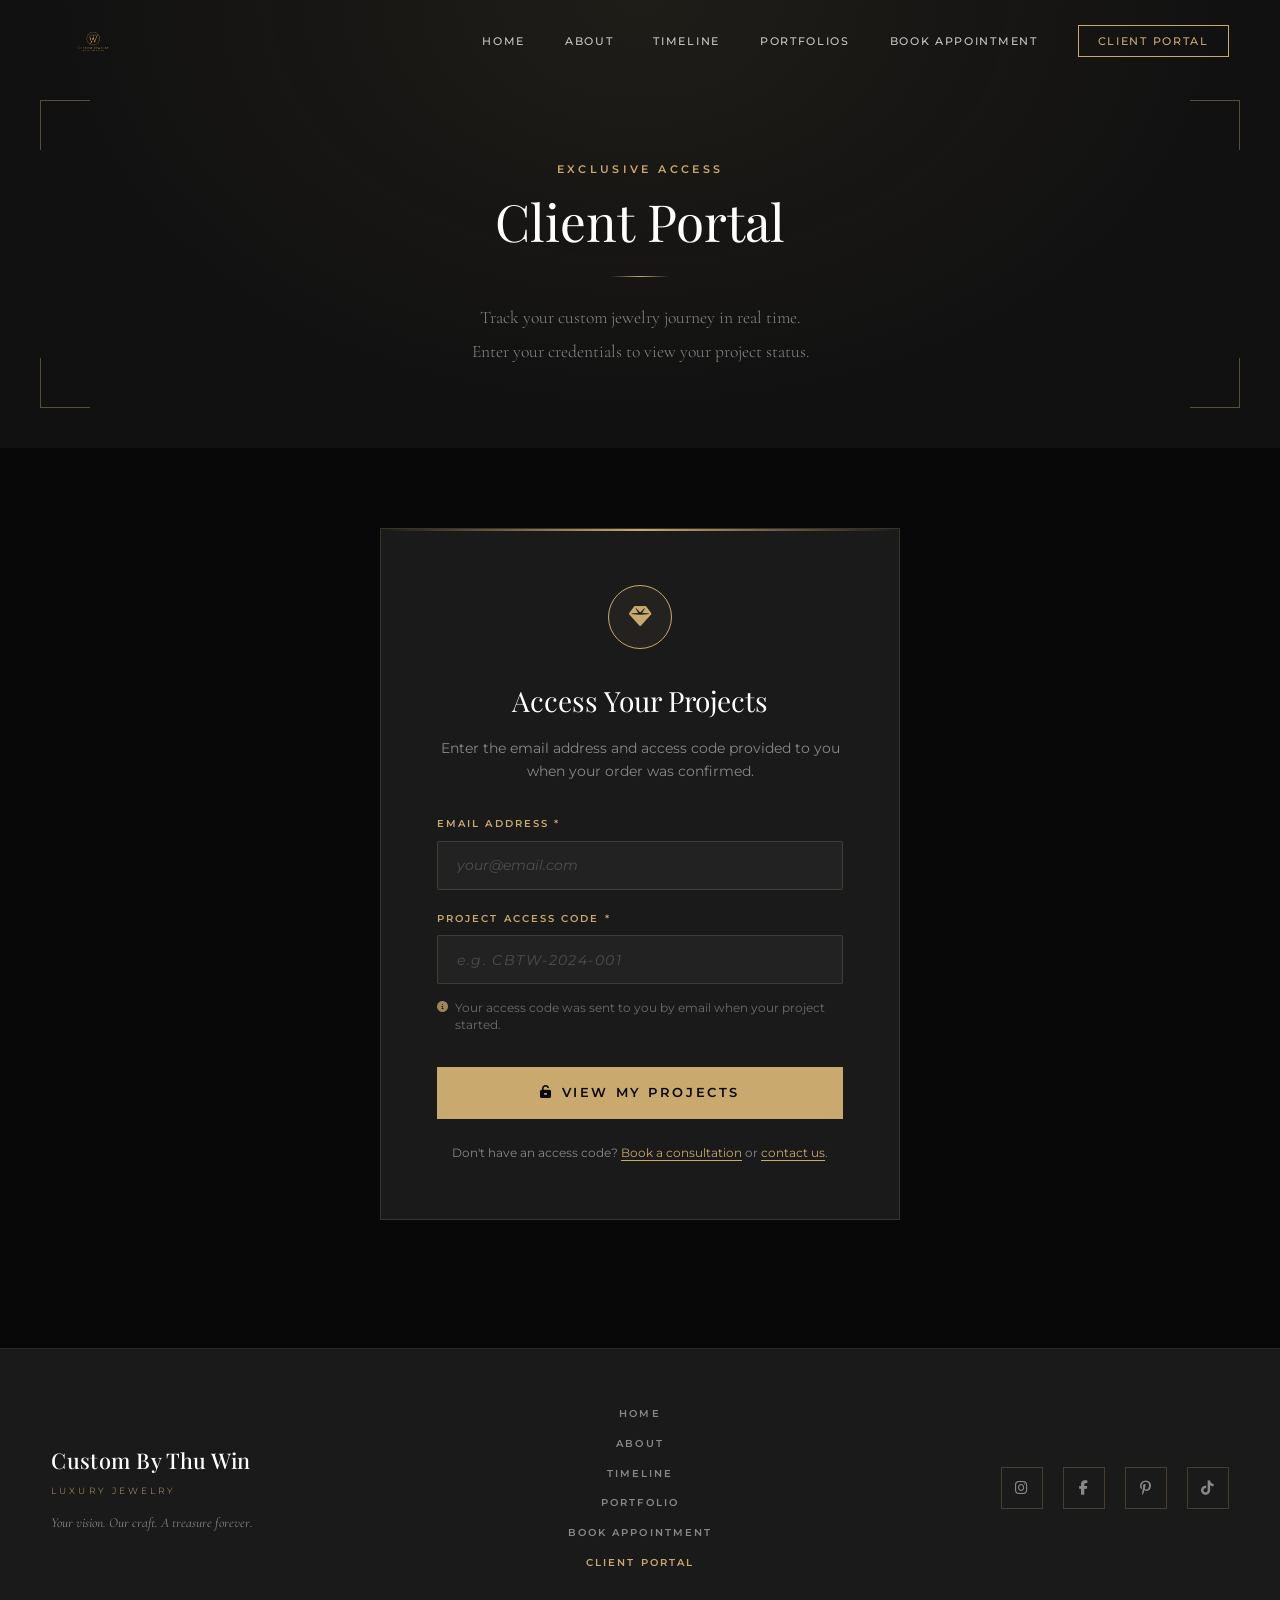
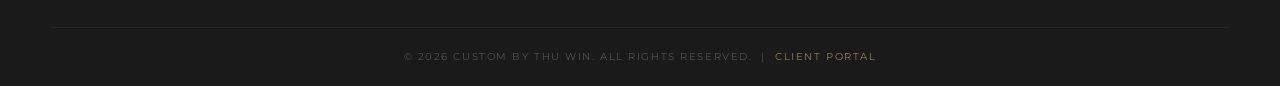
==== portal.html @ 6bbbef67 "Add client portal with Notion sync - portal.html: luxury client portal page matching site design - p" ====
<!DOCTYPE html>
<html lang="en">
<head>
  <meta charset="UTF-8" />
  <meta name="viewport" content="width=device-width, initial-scale=1.0" />
  <title>Client Portal — Custom By Thu Win</title>
  <link href="https://fonts.googleapis.com/css2?family=Playfair+Display:ital,wght@0,400;0,500;0,600;0,700;1,400;1,600&family=Cormorant+Garamond:ital,wght@0,300;0,400;0,500;0,600;1,300;1,400;1,500&family=Montserrat:wght@200;300;400;500;600&display=swap" rel="stylesheet" />
  <link rel="stylesheet" href="https://cdnjs.cloudflare.com/ajax/libs/font-awesome/6.5.0/css/all.min.css" />
  <link rel="stylesheet" href="style.css" />
  <link rel="stylesheet" href="portal.css" />
</head>
<body>

  <!-- ══════════════════════════════════════
       NAVIGATION
  ══════════════════════════════════════ -->
  <nav id="navbar" class="scrolled">
    <div class="nav-inner">
      <a href="index.html" class="nav-logo">
        <img src="img/logo.png" alt="Custom By Thu Win" class="nav-logo-img"
             onerror="this.style.display='none'; this.nextElementSibling.style.display='flex';" />
        <span class="nav-logo-text" style="display:none;">
          <span class="logo-main">Custom By Thu Win</span>
          <span class="logo-sub">Luxury Jewelry</span>
        </span>
      </a>
      <button class="hamburger" id="hamburger" aria-label="Toggle menu">
        <span></span><span></span><span></span>
      </button>
      <ul class="nav-links" id="navLinks">
        <li><a href="index.html#home"        class="nav-link">Home</a></li>
        <li><a href="index.html#about"       class="nav-link">About</a></li>
        <li><a href="index.html#timeline"    class="nav-link">Timeline</a></li>
        <li><a href="index.html#portfolio"   class="nav-link">Portfolios</a></li>
        <li><a href="index.html#appointment" class="nav-link">Book Appointment</a></li>
        <li><a href="portal.html"            class="nav-link cta-nav active">Client Portal</a></li>
      </ul>
    </div>
  </nav>

  <!-- ══════════════════════════════════════
       PORTAL HERO HEADER
  ══════════════════════════════════════ -->
  <section class="portal-header">
    <div class="portal-header-bg"></div>
    <div class="portal-header-content">
      <p class="section-eyebrow">Exclusive Access</p>
      <h1 class="section-title">Client Portal</h1>
      <div class="gold-divider center"></div>
      <p class="portal-header-desc">
        Track your custom jewelry journey in real time.<br />
        Enter your credentials to view your project status.
      </p>
    </div>
    <div class="hero-corner tl"></div>
    <div class="hero-corner tr"></div>
    <div class="hero-corner bl"></div>
    <div class="hero-corner br"></div>
  </section>

  <!-- ══════════════════════════════════════
       MAIN PORTAL AREA
  ══════════════════════════════════════ -->
  <main class="portal-main">
    <div class="container">

      <!-- ── LOGIN FORM ── -->
      <div class="portal-login-wrap" id="loginWrap">
        <form class="portal-login-form" id="loginForm">
          <div class="portal-login-icon">
            <i class="fa-solid fa-gem"></i>
          </div>
          <h2 class="portal-login-title">Access Your Projects</h2>
          <p class="portal-login-sub">
            Enter the email address and access code provided to you when your order was confirmed.
          </p>

          <div class="form-group">
            <label for="portalEmail">Email Address <span class="req">*</span></label>
            <input type="email" id="portalEmail" placeholder="your@email.com" required />
          </div>

          <div class="form-group" style="margin-top:1.25rem;">
            <label for="portalCode">Project Access Code <span class="req">*</span></label>
            <input type="text" id="portalCode" placeholder="e.g. CBTW-2024-001" required
                   autocomplete="off" style="letter-spacing:0.1em;" />
            <span class="portal-hint">
              <i class="fa-solid fa-circle-info"></i>
              Your access code was sent to you by email when your project started.
            </span>
          </div>

          <div id="loginError" class="portal-error" style="display:none;">
            <i class="fa-solid fa-triangle-exclamation"></i>
            <span id="loginErrorMsg">Invalid email or access code. Please try again.</span>
          </div>

          <button type="submit" class="btn btn-gold btn-lg portal-submit" id="loginBtn">
            <i class="fa-solid fa-unlock-keyhole"></i> View My Projects
          </button>

          <p class="portal-contact-note">
            Don't have an access code?
            <a href="index.html#appointment">Book a consultation</a> or
            <a href="mailto:info@wingroupjewelry.com">contact us</a>.
          </p>
        </form>
      </div>

      <!-- ── PROJECTS DASHBOARD ── -->
      <div class="portal-dashboard" id="portalDashboard" style="display:none;">

        <div class="portal-welcome">
          <div class="portal-welcome-text">
            <p class="section-eyebrow">Welcome Back</p>
            <h2 class="portal-welcome-name" id="welcomeName">Your Projects</h2>
          </div>
          <button class="btn btn-outline btn-sm portal-logout" id="logoutBtn">
            <i class="fa-solid fa-arrow-right-from-bracket"></i> Sign Out
          </button>
        </div>

        <div id="projectsLoading" class="portal-loading">
          <div class="portal-spinner"></div>
          <p>Fetching your projects from our studio…</p>
        </div>

        <div id="projectsError" class="portal-error-block" style="display:none;">
          <i class="fa-solid fa-circle-exclamation"></i>
          <p id="projectsErrorMsg">Something went wrong. Please try again later.</p>
          <button class="btn btn-outline btn-sm" onclick="loadProjects()">Try Again</button>
        </div>

        <div class="projects-grid" id="projectsGrid"></div>

        <div id="noProjects" class="portal-empty" style="display:none;">
          <i class="fa-regular fa-folder-open"></i>
          <p>No projects found for your account yet.</p>
          <p class="portal-empty-sub">If you believe this is an error, please <a href="mailto:info@wingroupjewelry.com">contact us</a>.</p>
        </div>

      </div>
    </div>
  </main>

  <!-- ══════════════════════════════════════
       FOOTER
  ══════════════════════════════════════ -->
  <footer class="footer">
    <div class="container footer-inner">
      <div class="footer-brand">
        <span class="logo-main">Custom By Thu Win</span>
        <span class="logo-sub">Luxury Jewelry</span>
        <p class="footer-tagline">Your vision. Our craft. A treasure forever.</p>
      </div>
      <div class="footer-links">
        <a href="index.html#home">Home</a>
        <a href="index.html#about">About</a>
        <a href="index.html#timeline">Timeline</a>
        <a href="index.html#portfolio">Portfolio</a>
        <a href="index.html#appointment">Book Appointment</a>
        <a href="portal.html" style="color:var(--gold);">Client Portal</a>
      </div>
      <div class="footer-social">
        <a href="https://instagram.com/CustomByThuWin" target="_blank" aria-label="Instagram">
          <i class="fa-brands fa-instagram"></i>
        </a>
        <a href="#" aria-label="Facebook"><i class="fa-brands fa-facebook-f"></i></a>
        <a href="#" aria-label="Pinterest"><i class="fa-brands fa-pinterest-p"></i></a>
        <a href="#" aria-label="TikTok"><i class="fa-brands fa-tiktok"></i></a>
      </div>
    </div>
    <div class="footer-bottom">
      <p>&copy; 2026 Custom By Thu Win. All rights reserved. &nbsp;|&nbsp; <a href="portal.html" style="color:var(--gold);opacity:0.7;">Client Portal</a></p>
    </div>
  </footer>

  <script src="portal.js"></script>
</body>
</html>
---- style.css ----
/* ═══════════════════════════════════════════════
   CUSTOM BY THU WIN — Luxury Jewelry Website
   style.css
═══════════════════════════════════════════════ */

/* ── Variables ───────────────────────────────── */
:root {
  --gold:       #c9a96e;
  --gold-light: #e8d5aa;
  --gold-dark:  #a07840;
  --black:      #080808;
  --dark:       #111111;
  --dark-2:     #1a1a1a;
  --dark-3:     #222222;
  --white:      #ffffff;
  --off-white:  #f5f0e8;
  --text-muted: #888888;
  --text-body:  #cccccc;
  --font-serif: 'Playfair Display', Georgia, serif;
  --font-alt:   'Cormorant Garamond', Georgia, serif;
  --font-sans:  'Montserrat', sans-serif;
  --nav-h:      80px;
  --radius:     2px;
  --transition: 0.4s cubic-bezier(0.25, 0.46, 0.45, 0.94);
}

/* ── Reset & Base ────────────────────────────── */
*, *::before, *::after { box-sizing: border-box; margin: 0; padding: 0; }

html { scroll-behavior: smooth; scroll-padding-top: var(--nav-h); }

body {
  background: var(--black);
  color: var(--text-body);
  font-family: var(--font-sans);
  font-size: 16px;
  line-height: 1.7;
  overflow-x: hidden;
}

img, video { max-width: 100%; display: block; }

a { color: inherit; text-decoration: none; }

ul { list-style: none; }

/* ── Typography ──────────────────────────────── */
.section-eyebrow {
  font-family: var(--font-sans);
  font-size: 0.7rem;
  font-weight: 600;
  letter-spacing: 0.3em;
  text-transform: uppercase;
  color: var(--gold);
  margin-bottom: 0.75rem;
}

.section-title {
  font-family: var(--font-serif);
  font-size: clamp(2rem, 4vw, 3.2rem);
  font-weight: 400;
  color: var(--white);
  line-height: 1.2;
  margin-bottom: 1.25rem;
}

.section-title em {
  font-style: italic;
  color: var(--gold);
}

.section-desc {
  font-size: 1rem;
  color: var(--text-muted);
  max-width: 560px;
  line-height: 1.8;
}

.section-header { text-align: left; }
.section-header.center,
.section-header .center { text-align: center; }
.section-header { margin-bottom: 3.5rem; }

/* ── Gold Divider ────────────────────────────── */
.gold-divider {
  width: 60px;
  height: 1px;
  background: linear-gradient(90deg, transparent, var(--gold), transparent);
  margin: 1.5rem 0;
}
.gold-divider.center { margin: 1.5rem auto; }

/* ── Container ───────────────────────────────── */
.container {
  width: 92%;
  max-width: 1280px;
  margin: 0 auto;
}

/* ── Buttons ─────────────────────────────────── */
.btn {
  display: inline-flex;
  align-items: center;
  gap: 0.5rem;
  padding: 0.9rem 2.2rem;
  font-family: var(--font-sans);
  font-size: 0.75rem;
  font-weight: 600;
  letter-spacing: 0.2em;
  text-transform: uppercase;
  border: 1px solid var(--gold);
  cursor: pointer;
  transition: var(--transition);
  position: relative;
  overflow: hidden;
}

.btn::before {
  content: '';
  position: absolute;
  inset: 0;
  background: var(--gold);
  transform: translateX(-101%);
  transition: var(--transition);
  z-index: -1;
}

.btn:hover::before { transform: translateX(0); }
.btn:hover { color: var(--black); }

.btn-gold {
  background: var(--gold);
  color: var(--black);
  border-color: var(--gold);
}
.btn-gold::before { background: var(--gold-light); }
.btn-gold:hover { color: var(--black); }

.btn-outline {
  background: transparent;
  color: var(--gold);
  border-color: var(--gold);
}
.btn-outline:hover { color: var(--black); }

.btn-sm { padding: 0.6rem 1.4rem; font-size: 0.7rem; }
.btn-lg { padding: 1.1rem 2.8rem; font-size: 0.8rem; }

/* ── Section Spacing ─────────────────────────── */
.section { padding: 8rem 0; }

/* ══════════════════════════════════════════════
   NAVIGATION
══════════════════════════════════════════════ */
#navbar {
  position: fixed;
  top: 0; left: 0; right: 0;
  height: var(--nav-h);
  z-index: 1000;
  transition: background var(--transition), box-shadow var(--transition);
}

#navbar.scrolled {
  background: rgba(8, 8, 8, 0.97);
  box-shadow: 0 1px 0 rgba(201, 169, 110, 0.15);
  backdrop-filter: blur(10px);
}

.nav-inner {
  height: 100%;
  display: flex;
  align-items: center;
  justify-content: space-between;
  width: 92%;
  max-width: 1280px;
  margin: 0 auto;
}

.nav-logo {
  display: flex;
  flex-direction: column;
  line-height: 1.1;
}

.logo-main {
  font-family: var(--font-serif);
  font-size: 1.35rem;
  font-weight: 500;
  color: var(--white);
  letter-spacing: 0.02em;
}

.logo-sub {
  font-family: var(--font-sans);
  font-size: 0.55rem;
  font-weight: 300;
  letter-spacing: 0.35em;
  text-transform: uppercase;
  color: var(--gold);
}

/* Logo image (replaces text when img/logo.png exists) */
.nav-logo-img {
  height: 52px;
  width: auto;
  max-width: 220px;
  object-fit: contain;
  display: block;
  /* Removes white background — keeps only the gold logo visible on dark nav */
  mix-blend-mode: lighten;
  filter: brightness(1.05);
  transition: opacity var(--transition);
}
.nav-logo-img:hover { opacity: 0.85; }

.nav-logo-text {
  flex-direction: column;
  line-height: 1.1;
}

.nav-links {
  display: flex;
  align-items: center;
  gap: 2.5rem;
}

.nav-link {
  font-family: var(--font-sans);
  font-size: 0.7rem;
  font-weight: 500;
  letter-spacing: 0.15em;
  text-transform: uppercase;
  color: rgba(255,255,255,0.75);
  transition: color var(--transition);
  position: relative;
  padding-bottom: 4px;
}

.nav-link::after {
  content: '';
  position: absolute;
  bottom: 0; left: 0;
  width: 0; height: 1px;
  background: var(--gold);
  transition: width var(--transition);
}

.nav-link:hover,
.nav-link.active { color: var(--gold); }
.nav-link:hover::after,
.nav-link.active::after { width: 100%; }

.cta-nav {
  background: transparent;
  border: 1px solid var(--gold);
  color: var(--gold) !important;
  padding: 0.5rem 1.2rem;
  transition: var(--transition);
}
.cta-nav:hover {
  background: var(--gold);
  color: var(--black) !important;
}
.cta-nav::after { display: none; }

/* Hamburger */
.hamburger {
  display: none;
  flex-direction: column;
  gap: 5px;
  background: none;
  border: none;
  cursor: pointer;
  padding: 4px;
}
.hamburger span {
  display: block;
  width: 26px; height: 1px;
  background: var(--white);
  transition: var(--transition);
}
.hamburger.open span:nth-child(1) { transform: translateY(6px) rotate(45deg); }
.hamburger.open span:nth-child(2) { opacity: 0; }
.hamburger.open span:nth-child(3) { transform: translateY(-6px) rotate(-45deg); }

/* ══════════════════════════════════════════════
   HERO
══════════════════════════════════════════════ */
.hero {
  position: relative;
  min-height: 100vh;
  display: flex;
  align-items: center;
  justify-content: center;
  overflow: hidden;
}

.hero-video {
  position: absolute;
  inset: 0;
  width: 100%; height: 100%;
  object-fit: cover;
  z-index: 0;
}

.hero-overlay {
  position: absolute;
  inset: 0;
  background: linear-gradient(
    135deg,
    rgba(0,0,0,0.85) 0%,
    rgba(0,0,0,0.55) 50%,
    rgba(0,0,0,0.75) 100%
  );
  z-index: 1;
}

/* When there's no video, show a dark gradient bg */
.hero:not(:has(video[src])) .hero-video,
.hero-video:not([src]) {
  display: none;
}
.hero {
  background: radial-gradient(ellipse at 30% 40%, #1a1208 0%, #080808 70%);
}

.hero-content {
  position: relative;
  z-index: 2;
  text-align: center;
  padding: 2rem 1rem;
  max-width: 800px;
}

.hero-eyebrow {
  font-family: var(--font-sans);
  font-size: 0.65rem;
  font-weight: 500;
  letter-spacing: 0.45em;
  text-transform: uppercase;
  color: var(--gold);
  margin-bottom: 1.5rem;
  opacity: 0;
  animation: fadeUp 0.8s 0.3s forwards;
}

.hero-title {
  font-family: var(--font-serif);
  font-size: clamp(3.5rem, 9vw, 8rem);
  font-weight: 400;
  color: var(--white);
  line-height: 1.05;
  margin-bottom: 1.5rem;
  opacity: 0;
  animation: fadeUp 0.9s 0.5s forwards;
}

.hero-title em {
  font-style: italic;
  color: var(--gold);
  display: block;
}

.hero-subtitle {
  font-family: var(--font-alt);
  font-size: clamp(1rem, 2vw, 1.3rem);
  font-weight: 300;
  color: rgba(255,255,255,0.7);
  line-height: 1.8;
  margin-bottom: 2.5rem;
  opacity: 0;
  animation: fadeUp 0.9s 0.7s forwards;
}

.hero-cta-group {
  display: flex;
  gap: 1.25rem;
  justify-content: center;
  flex-wrap: wrap;
  opacity: 0;
  animation: fadeUp 0.9s 0.9s forwards;
}

.hero-scroll {
  position: absolute;
  bottom: 2.5rem;
  left: 50%;
  transform: translateX(-50%);
  display: flex;
  flex-direction: column;
  align-items: center;
  gap: 0.5rem;
  font-size: 0.6rem;
  letter-spacing: 0.2em;
  text-transform: uppercase;
  color: rgba(255,255,255,0.4);
  animation: bounce 2s infinite;
}
.hero-scroll i { font-size: 0.8rem; color: var(--gold); }

/* Corner decorations */
.hero-corner {
  position: absolute;
  width: 50px; height: 50px;
  z-index: 2;
  opacity: 0.4;
}
.hero-corner.tl { top: 100px; left: 40px; border-top: 1px solid var(--gold); border-left: 1px solid var(--gold); }
.hero-corner.tr { top: 100px; right: 40px; border-top: 1px solid var(--gold); border-right: 1px solid var(--gold); }
.hero-corner.bl { bottom: 40px; left: 40px; border-bottom: 1px solid var(--gold); border-left: 1px solid var(--gold); }
.hero-corner.br { bottom: 40px; right: 40px; border-bottom: 1px solid var(--gold); border-right: 1px solid var(--gold); }

/* ══════════════════════════════════════════════
   TICKER
══════════════════════════════════════════════ */
.ticker-wrap {
  background: var(--gold);
  overflow: hidden;
  padding: 0.85rem 0;
}

.ticker {
  display: flex;
  gap: 2.5rem;
  white-space: nowrap;
  animation: ticker 30s linear infinite;
  width: max-content;
}

.ticker span {
  font-family: var(--font-sans);
  font-size: 0.65rem;
  font-weight: 600;
  letter-spacing: 0.25em;
  text-transform: uppercase;
  color: var(--black);
}

.ticker-dot { color: var(--black) !important; opacity: 0.5; }

/* ══════════════════════════════════════════════
   ABOUT
══════════════════════════════════════════════ */
.about-section { background: var(--dark); }

.about-grid {
  display: grid;
  grid-template-columns: 1fr 1fr;
  gap: 5rem;
  align-items: center;
}

.about-image-wrap { position: relative; }

.about-img-frame {
  position: relative;
  aspect-ratio: 3/4;
  overflow: hidden;
  border: 1px solid rgba(201, 169, 110, 0.15);
}

.about-img-frame img {
  width: 100%; height: 100%;
  object-fit: cover;
  transition: transform 0.8s ease;
}
.about-img-frame:hover img { transform: scale(1.04); }

.about-img-placeholder {
  width: 100%; height: 100%;
  display: flex;
  flex-direction: column;
  align-items: center;
  justify-content: center;
  background: var(--dark-2);
  gap: 1rem;
  color: var(--text-muted);
}
.about-img-placeholder i { font-size: 3rem; color: var(--gold); opacity: 0.4; }
.about-img-placeholder p { font-size: 0.8rem; letter-spacing: 0.1em; }

.about-badge {
  position: absolute;
  bottom: -20px;
  right: -20px;
  width: 110px; height: 110px;
  border-radius: 50%;
  background: var(--gold);
  display: flex;
  flex-direction: column;
  align-items: center;
  justify-content: center;
  text-align: center;
  color: var(--black);
}
.badge-num {
  font-family: var(--font-serif);
  font-size: 1.8rem;
  font-weight: 600;
  line-height: 1;
}
.badge-text {
  font-size: 0.55rem;
  font-weight: 600;
  letter-spacing: 0.1em;
  text-transform: uppercase;
  line-height: 1.3;
}

.about-body {
  color: var(--text-muted);
  margin-bottom: 1rem;
  font-size: 0.95rem;
}
.about-body strong { color: var(--gold); font-weight: 500; }

.about-values {
  display: flex;
  gap: 2rem;
  margin-top: 2rem;
  flex-wrap: wrap;
}

.value-item {
  display: flex;
  flex-direction: column;
  align-items: center;
  gap: 0.5rem;
  font-size: 0.65rem;
  letter-spacing: 0.15em;
  text-transform: uppercase;
  color: var(--text-muted);
}
.value-item i {
  font-size: 1.5rem;
  color: var(--gold);
}

/* ══════════════════════════════════════════════
   TIMELINE
══════════════════════════════════════════════ */
.timeline-section {
  background: var(--black);
  position: relative;
  overflow: hidden;
}

.timeline-section::before {
  content: '';
  position: absolute;
  top: 0; left: 50%;
  transform: translateX(-50%);
  width: 1px;
  height: 100%;
  background: linear-gradient(to bottom, transparent, rgba(201,169,110,0.15) 10%, rgba(201,169,110,0.15) 90%, transparent);
  pointer-events: none;
}

.section-header .section-desc { margin: 0 auto; text-align: center; }

.timeline {
  display: flex;
  flex-direction: column;
  gap: 0;
  position: relative;
}

.timeline-item {
  display: grid;
  grid-template-columns: 1fr 60px 1fr;
  align-items: start;
  gap: 0;
  padding: 3rem 0;
}

.timeline-item:nth-child(odd) .timeline-content  { grid-column: 1; grid-row: 1; text-align: right; padding-right: 3rem; }
.timeline-item:nth-child(odd) .timeline-icon      { grid-column: 2; grid-row: 1; }


.timeline-item:nth-child(even) .timeline-icon    { grid-column: 2; }
.timeline-item:nth-child(even) .timeline-content { grid-column: 3; padding-left: 3rem; }

/* fix: for even items, icon must come after empty col 1 */
.timeline-item:nth-child(even) {
  grid-template-areas: ". icon content";
}
.timeline-item:nth-child(odd) {
  grid-template-areas: "content icon .";
}

.timeline-icon {
  width: 60px; height: 60px;
  border-radius: 50%;
  background: var(--dark-2);
  border: 1px solid var(--gold);
  display: flex;
  align-items: center;
  justify-content: center;
  font-size: 1.3rem;
  color: var(--gold);
  position: relative;
  z-index: 2;
  flex-shrink: 0;
  margin: 0 auto;
  transition: background var(--transition), transform var(--transition);
}

.timeline-item:hover .timeline-icon {
  background: var(--gold);
  color: var(--black);
  transform: scale(1.1);
}

.timeline-content {
  padding-top: 0.75rem;
}

.tl-step {
  font-family: var(--font-sans);
  font-size: 0.6rem;
  font-weight: 600;
  letter-spacing: 0.35em;
  text-transform: uppercase;
  color: var(--gold);
  display: block;
  margin-bottom: 0.5rem;
}

.timeline-content h3 {
  font-family: var(--font-serif);
  font-size: 1.4rem;
  font-weight: 500;
  color: var(--white);
  margin-bottom: 0.75rem;
}

.timeline-content p {
  font-size: 0.9rem;
  color: var(--text-muted);
  line-height: 1.8;
}

.tl-duration {
  display: inline-flex;
  align-items: center;
  gap: 0.4rem;
  font-size: 0.7rem;
  color: var(--gold);
  opacity: 0.7;
  margin-top: 0.75rem;
  letter-spacing: 0.1em;
}

/* ══════════════════════════════════════════════
   PORTFOLIO
══════════════════════════════════════════════ */
.portfolio-section { background: var(--dark); }

.ig-banner {
  display: flex;
  align-items: center;
  gap: 1.5rem;
  background: var(--dark-2);
  border: 1px solid rgba(201,169,110,0.15);
  padding: 1.5rem 2rem;
  margin-bottom: 3.5rem;
  flex-wrap: wrap;
}

.ig-banner > i {
  font-size: 2rem;
  color: var(--gold);
  flex-shrink: 0;
}

.ig-text {
  flex: 1;
  display: flex;
  flex-direction: column;
  gap: 0.2rem;
}

.ig-text strong {
  color: var(--white);
  font-size: 0.95rem;
  font-weight: 500;
}

.ig-text span {
  font-size: 0.8rem;
  color: var(--text-muted);
}

.portfolio-grid {
  display: grid;
  grid-template-columns: repeat(3, 1fr);
  gap: 2rem;
}

.portfolio-card {
  background: var(--dark-2);
  border: 1px solid rgba(201,169,110,0.1);
  overflow: hidden;
  transition: border-color var(--transition), transform var(--transition);
}
.portfolio-card:hover {
  border-color: rgba(201,169,110,0.4);
  transform: translateY(-6px);
}

.portfolio-media {
  position: relative;
  aspect-ratio: 4/3;
  overflow: hidden;
  cursor: pointer;
}

.portfolio-media img,
.portfolio-media video {
  width: 100%; height: 100%;
  object-fit: cover;
  transition: transform 0.6s ease;
}
.portfolio-card:hover .portfolio-media img,
.portfolio-card:hover .portfolio-media video {
  transform: scale(1.06);
}

.portfolio-placeholder {
  width: 100%; height: 100%;
  display: flex;
  flex-direction: column;
  align-items: center;
  justify-content: center;
  gap: 0.75rem;
  background: var(--dark-3);
  color: var(--text-muted);
  transition: background var(--transition);
}
.portfolio-placeholder i { font-size: 2rem; color: var(--gold); opacity: 0.4; }
.portfolio-placeholder p { font-size: 0.75rem; letter-spacing: 0.1em; }
.portfolio-card:hover .portfolio-placeholder { background: #252525; }

.portfolio-overlay {
  position: absolute;
  inset: 0;
  background: rgba(0,0,0,0.5);
  display: flex;
  align-items: center;
  justify-content: center;
  opacity: 0;
  transition: opacity var(--transition);
  color: var(--gold);
  font-size: 1.5rem;
}
.portfolio-card:hover .portfolio-overlay { opacity: 1; }

.portfolio-info { padding: 1.5rem; }

.portfolio-type {
  font-size: 0.6rem;
  font-weight: 600;
  letter-spacing: 0.25em;
  text-transform: uppercase;
  color: var(--gold);
  display: block;
  margin-bottom: 0.5rem;
}

.portfolio-info h3 {
  font-family: var(--font-serif);
  font-size: 1.15rem;
  font-weight: 500;
  color: var(--white);
  margin-bottom: 0.75rem;
}

.portfolio-info p {
  font-size: 0.85rem;
  color: var(--text-muted);
  line-height: 1.7;
  margin-bottom: 1rem;
}

.portfolio-tags {
  display: flex;
  flex-wrap: wrap;
  gap: 0.5rem;
}

.portfolio-tags span {
  font-size: 0.6rem;
  font-weight: 600;
  letter-spacing: 0.15em;
  text-transform: uppercase;
  color: var(--gold);
  border: 1px solid rgba(201,169,110,0.3);
  padding: 0.3rem 0.8rem;
}

/* ══════════════════════════════════════════════
   APPOINTMENT
══════════════════════════════════════════════ */
.appointment-section {
  background: var(--black);
  position: relative;
}

.appt-bg-overlay {
  position: absolute;
  inset: 0;
  background:
    radial-gradient(ellipse at 80% 20%, rgba(201,169,110,0.04) 0%, transparent 60%),
    radial-gradient(ellipse at 20% 80%, rgba(201,169,110,0.03) 0%, transparent 60%);
  pointer-events: none;
}

.appt-form {
  background: var(--dark-2);
  border: 1px solid rgba(201,169,110,0.15);
  padding: 3.5rem;
  max-width: 960px;
  margin: 0 auto;
  position: relative;
}

.appt-form::before {
  content: '';
  position: absolute;
  top: 0; left: 0; right: 0;
  height: 2px;
  background: linear-gradient(90deg, transparent, var(--gold), transparent);
}

.form-row {
  display: grid;
  grid-template-columns: 1fr 1fr;
  gap: 1.5rem;
  margin-bottom: 1.5rem;
}

.form-group { display: flex; flex-direction: column; gap: 0.5rem; }
.form-group.full-width { grid-column: 1 / -1; }

label {
  font-family: var(--font-sans);
  font-size: 0.65rem;
  font-weight: 600;
  letter-spacing: 0.2em;
  text-transform: uppercase;
  color: var(--gold);
}

.req { color: var(--gold); }

input[type="text"],
input[type="email"],
input[type="tel"],
select,
textarea {
  background: var(--dark-3);
  border: 1px solid rgba(201,169,110,0.2);
  border-radius: var(--radius);
  color: var(--white);
  font-family: var(--font-sans);
  font-size: 0.9rem;
  padding: 0.9rem 1.2rem;
  transition: border-color var(--transition), background var(--transition);
  width: 100%;
  appearance: none;
  -webkit-appearance: none;
}

input::placeholder, textarea::placeholder {
  color: rgba(255,255,255,0.2);
  font-style: italic;
}

input:focus, select:focus, textarea:focus {
  outline: none;
  border-color: var(--gold);
  background: rgba(201,169,110,0.04);
}

select {
  background-image: url("data:image/svg+xml,%3Csvg xmlns='http://www.w3.org/2000/svg' width='12' height='8' viewBox='0 0 12 8'%3E%3Cpath d='M1 1l5 5 5-5' stroke='%23c9a96e' stroke-width='1.5' fill='none' stroke-linecap='round'/%3E%3C/svg%3E");
  background-repeat: no-repeat;
  background-position: right 1rem center;
  padding-right: 2.5rem;
  cursor: pointer;
}

select option { background: var(--dark-3); color: var(--white); }

textarea { resize: vertical; min-height: 140px; }

/* Checkboxes */
.checkbox-group {
  display: grid;
  grid-template-columns: 1fr 1fr;
  gap: 0.5rem 1rem;
  margin-top: 0.25rem;
}

.check-label {
  display: flex;
  align-items: center;
  gap: 0.6rem;
  cursor: pointer;
  font-size: 0.8rem;
  font-weight: 400;
  letter-spacing: 0;
  text-transform: none;
  color: var(--text-muted);
  transition: color var(--transition);
  padding: 0.4rem 0;
  border-bottom: 1px solid rgba(255,255,255,0.04);
}

.check-label:hover { color: var(--white); }

.check-label input[type="checkbox"] {
  appearance: none;
  -webkit-appearance: none;
  width: 16px; height: 16px;
  border: 1px solid rgba(201,169,110,0.35);
  background: var(--dark-3);
  border-radius: 0;
  cursor: pointer;
  flex-shrink: 0;
  position: relative;
  padding: 0;
  transition: background var(--transition), border-color var(--transition);
}

.check-label input[type="checkbox"]:checked {
  background: var(--gold);
  border-color: var(--gold);
}

.check-label input[type="checkbox"]:checked::after {
  content: '';
  position: absolute;
  top: 2px; left: 5px;
  width: 4px; height: 8px;
  border: 2px solid var(--black);
  border-top: none;
  border-left: none;
  transform: rotate(45deg);
}

.form-footer {
  display: flex;
  align-items: center;
  justify-content: space-between;
  flex-wrap: wrap;
  gap: 1.5rem;
  margin-top: 2rem;
  padding-top: 2rem;
  border-top: 1px solid rgba(255,255,255,0.06);
}

.form-note {
  display: flex;
  align-items: center;
  gap: 0.5rem;
  font-size: 0.75rem;
  color: var(--text-muted);
}
.form-note i { color: var(--gold); }

/* ══════════════════════════════════════════════
   FOOTER
══════════════════════════════════════════════ */
.footer {
  background: var(--dark-2);
  border-top: 1px solid rgba(201,169,110,0.1);
}

.footer-inner {
  display: grid;
  grid-template-columns: 1fr auto 1fr;
  align-items: center;
  gap: 2rem;
  padding: 3.5rem 0;
  border-bottom: 1px solid rgba(255,255,255,0.05);
}

.footer-brand {
  display: flex;
  flex-direction: column;
  gap: 0.3rem;
}

.footer-tagline {
  font-family: var(--font-alt);
  font-style: italic;
  font-size: 0.85rem;
  color: var(--text-muted);
  margin-top: 0.5rem;
}

.footer-links {
  display: flex;
  flex-direction: column;
  gap: 0.75rem;
  text-align: center;
}

.footer-links a {
  font-size: 0.65rem;
  font-weight: 600;
  letter-spacing: 0.2em;
  text-transform: uppercase;
  color: var(--text-muted);
  transition: color var(--transition);
}
.footer-links a:hover { color: var(--gold); }

.footer-social {
  display: flex;
  gap: 1.25rem;
  justify-content: flex-end;
}

.footer-social a {
  width: 42px; height: 42px;
  border: 1px solid rgba(201,169,110,0.25);
  display: flex;
  align-items: center;
  justify-content: center;
  color: var(--text-muted);
  font-size: 0.9rem;
  transition: var(--transition);
}
.footer-social a:hover {
  border-color: var(--gold);
  color: var(--gold);
  background: rgba(201,169,110,0.08);
}

.footer-bottom {
  padding: 1.25rem 0;
  text-align: center;
}
.footer-bottom p {
  font-size: 0.65rem;
  letter-spacing: 0.15em;
  text-transform: uppercase;
  color: rgba(255,255,255,0.25);
}

/* ══════════════════════════════════════════════
   LIGHTBOX
══════════════════════════════════════════════ */
.lightbox {
  position: fixed;
  inset: 0;
  background: rgba(0,0,0,0.95);
  z-index: 9999;
  display: flex;
  align-items: center;
  justify-content: center;
  opacity: 0;
  pointer-events: none;
  transition: opacity 0.35s ease;
}

.lightbox.open {
  opacity: 1;
  pointer-events: all;
}

.lightbox-close {
  position: absolute;
  top: 2rem; right: 2rem;
  background: none;
  border: 1px solid rgba(201,169,110,0.4);
  color: var(--gold);
  width: 44px; height: 44px;
  font-size: 1.1rem;
  cursor: pointer;
  transition: var(--transition);
  display: flex;
  align-items: center;
  justify-content: center;
}
.lightbox-close:hover { background: var(--gold); color: var(--black); }

.lightbox-content {
  max-width: 90vw;
  max-height: 85vh;
}
.lightbox-content img,
.lightbox-content video {
  max-width: 90vw;
  max-height: 85vh;
  object-fit: contain;
}

/* ══════════════════════════════════════════════
   SCROLL REVEAL ANIMATIONS
══════════════════════════════════════════════ */
.reveal {
  opacity: 0;
  transform: translateY(30px);
  transition: opacity 0.8s ease, transform 0.8s ease;
}
.reveal.visible {
  opacity: 1;
  transform: translateY(0);
}
.delay-1 { transition-delay: 0.15s; }
.delay-2 { transition-delay: 0.3s; }
.delay-3 { transition-delay: 0.45s; }

/* ══════════════════════════════════════════════
   KEYFRAMES
══════════════════════════════════════════════ */
@keyframes fadeUp {
  from { opacity: 0; transform: translateY(24px); }
  to   { opacity: 1; transform: translateY(0); }
}

@keyframes ticker {
  from { transform: translateX(0); }
  to   { transform: translateX(-50%); }
}

@keyframes bounce {
  0%, 100% { transform: translateX(-50%) translateY(0); }
  50%       { transform: translateX(-50%) translateY(8px); }
}

/* ══════════════════════════════════════════════
   RESPONSIVE
══════════════════════════════════════════════ */
@media (max-width: 1024px) {
  .portfolio-grid { grid-template-columns: repeat(2, 1fr); }
  .about-grid { gap: 3rem; }
}

@media (max-width: 768px) {
  :root { --nav-h: 70px; }

  /* Nav mobile */
  .hamburger { display: flex; }

  .nav-links {
    position: fixed;
    top: var(--nav-h); left: 0; right: 0;
    background: rgba(8,8,8,0.98);
    flex-direction: column;
    gap: 0;
    max-height: 0;
    overflow: hidden;
    transition: max-height var(--transition);
    border-top: 1px solid rgba(201,169,110,0.1);
  }
  .nav-links.open { max-height: 400px; }

  .nav-links li { border-bottom: 1px solid rgba(255,255,255,0.05); }
  .nav-link { display: block; padding: 1.1rem 1.5rem; }
  .cta-nav { margin: 1rem 1.5rem; display: inline-flex; }

  /* About */
  .about-grid { grid-template-columns: 1fr; }
  .about-badge { bottom: -15px; right: 10px; }

  /* Timeline */
  .timeline-section::before { left: 30px; }
  .timeline-item {
    grid-template-columns: 60px 1fr !important;
    grid-template-areas: "icon content" !important;
  }
  .timeline-item:nth-child(odd) .timeline-content,
  .timeline-item:nth-child(even) .timeline-content {
    grid-column: 2;
    text-align: left;
    padding-left: 1.5rem;
    padding-right: 0;
  }
  .timeline-icon { grid-column: 1; }

  /* Portfolio */
  .portfolio-grid { grid-template-columns: 1fr; }
  .ig-banner { flex-direction: column; text-align: center; }

  /* Form */
  .appt-form { padding: 2rem 1.5rem; }
  .form-row { grid-template-columns: 1fr; }
  .checkbox-group { grid-template-columns: 1fr; }
  .form-footer { flex-direction: column; }

  /* Footer */
  .footer-inner {
    grid-template-columns: 1fr;
    text-align: center;
  }
  .footer-links { flex-direction: row; flex-wrap: wrap; justify-content: center; }
  .footer-social { justify-content: center; }

  /* Hero */
  .hero-corner { display: none; }
  .hero-cta-group { flex-direction: column; align-items: center; }
}

@media (max-width: 480px) {
  .section { padding: 5rem 0; }
  .hero-title { font-size: clamp(2.8rem, 12vw, 5rem); }
}
---- portal.css ----
/* ═══════════════════════════════════════════════
   CUSTOM BY THU WIN — portal.css
   Client Portal Styles
═══════════════════════════════════════════════ */

/* ── Portal Header ────────────────────────────── */
.portal-header {
  position: relative;
  padding: 10rem 0 5rem;
  text-align: center;
  overflow: hidden;
}

.portal-header-bg {
  position: absolute;
  inset: 0;
  background:
    radial-gradient(ellipse at 50% 0%, rgba(201,169,110,0.08) 0%, transparent 65%),
    var(--dark);
  z-index: 0;
}

.portal-header-content {
  position: relative;
  z-index: 1;
}

.portal-header-desc {
  font-family: var(--font-alt);
  font-size: 1.1rem;
  font-weight: 300;
  color: var(--text-muted);
  line-height: 1.9;
  margin-top: 0.5rem;
}

.portal-header .section-title {
  margin-bottom: 0;
}

/* ── Portal Main ───────────────────────────────── */
.portal-main {
  background: var(--black);
  padding: 5rem 0 8rem;
  min-height: 60vh;
}

/* ── Login Form ────────────────────────────────── */
.portal-login-wrap {
  max-width: 520px;
  margin: 0 auto;
}

.portal-login-form {
  background: var(--dark-2);
  border: 1px solid rgba(201,169,110,0.18);
  padding: 3.5rem;
  position: relative;
}

.portal-login-form::before {
  content: '';
  position: absolute;
  top: 0; left: 0; right: 0;
  height: 2px;
  background: linear-gradient(90deg, transparent, var(--gold), transparent);
}

.portal-login-icon {
  width: 64px;
  height: 64px;
  border: 1px solid var(--gold);
  border-radius: 50%;
  display: flex;
  align-items: center;
  justify-content: center;
  font-size: 1.4rem;
  color: var(--gold);
  margin: 0 auto 1.75rem;
  background: rgba(201,169,110,0.06);
}

.portal-login-title {
  font-family: var(--font-serif);
  font-size: 1.75rem;
  font-weight: 400;
  color: var(--white);
  text-align: center;
  margin-bottom: 0.75rem;
}

.portal-login-sub {
  font-size: 0.85rem;
  color: var(--text-muted);
  text-align: center;
  line-height: 1.7;
  margin-bottom: 2rem;
}

.portal-hint {
  display: flex;
  align-items: flex-start;
  gap: 0.4rem;
  font-size: 0.72rem;
  color: var(--text-muted);
  margin-top: 0.5rem;
  opacity: 0.75;
  line-height: 1.5;
}
.portal-hint i { color: var(--gold); margin-top: 2px; flex-shrink: 0; }

.portal-submit {
  width: 100%;
  justify-content: center;
  margin-top: 2rem;
}

.portal-contact-note {
  font-size: 0.75rem;
  color: var(--text-muted);
  text-align: center;
  margin-top: 1.5rem;
  line-height: 1.7;
}
.portal-contact-note a {
  color: var(--gold);
  text-decoration: underline;
  text-underline-offset: 3px;
}

.portal-error {
  display: flex;
  align-items: center;
  gap: 0.6rem;
  background: rgba(200, 60, 60, 0.1);
  border: 1px solid rgba(200, 60, 60, 0.3);
  color: #e07070;
  font-size: 0.8rem;
  padding: 0.85rem 1rem;
  margin-top: 1.25rem;
}
.portal-error i { flex-shrink: 0; }

/* ── Dashboard ─────────────────────────────────── */
.portal-welcome {
  display: flex;
  align-items: center;
  justify-content: space-between;
  flex-wrap: wrap;
  gap: 1rem;
  margin-bottom: 3rem;
  padding-bottom: 2rem;
  border-bottom: 1px solid rgba(201,169,110,0.12);
}

.portal-welcome-text .section-eyebrow { margin-bottom: 0.25rem; }

.portal-welcome-name {
  font-family: var(--font-serif);
  font-size: 1.8rem;
  font-weight: 400;
  color: var(--white);
}

.portal-logout {
  flex-shrink: 0;
}

/* ── Loading ────────────────────────────────────── */
.portal-loading {
  display: flex;
  flex-direction: column;
  align-items: center;
  gap: 1.5rem;
  padding: 5rem 0;
  color: var(--text-muted);
  font-size: 0.85rem;
  letter-spacing: 0.05em;
}

.portal-spinner {
  width: 48px;
  height: 48px;
  border: 1px solid rgba(201,169,110,0.2);
  border-top-color: var(--gold);
  border-radius: 50%;
  animation: spin 1s linear infinite;
}

@keyframes spin {
  to { transform: rotate(360deg); }
}

/* ── Error Block ─────────────────────────────────── */
.portal-error-block {
  text-align: center;
  padding: 4rem 2rem;
  color: var(--text-muted);
}
.portal-error-block i {
  font-size: 2.5rem;
  color: rgba(200, 60, 60, 0.6);
  margin-bottom: 1rem;
  display: block;
}
.portal-error-block p {
  margin-bottom: 1.5rem;
  font-size: 0.9rem;
}

/* ── Empty State ─────────────────────────────────── */
.portal-empty {
  text-align: center;
  padding: 5rem 2rem;
  color: var(--text-muted);
}
.portal-empty i {
  font-size: 3rem;
  color: var(--gold);
  opacity: 0.3;
  display: block;
  margin-bottom: 1.25rem;
}
.portal-empty p {
  font-size: 0.95rem;
  margin-bottom: 0.5rem;
}
.portal-empty-sub {
  font-size: 0.8rem !important;
  opacity: 0.6;
}
.portal-empty-sub a { color: var(--gold); }

/* ── Projects Grid ───────────────────────────────── */
.projects-grid {
  display: grid;
  grid-template-columns: repeat(auto-fill, minmax(340px, 1fr));
  gap: 2rem;
}

/* ── Project Card ────────────────────────────────── */
.project-card {
  background: var(--dark-2);
  border: 1px solid rgba(201,169,110,0.12);
  position: relative;
  overflow: hidden;
  transition: border-color 0.4s ease, transform 0.4s ease;
  animation: fadeUp 0.6s ease forwards;
  opacity: 0;
}

.project-card:hover {
  border-color: rgba(201,169,110,0.35);
  transform: translateY(-4px);
}

/* Top gold accent line per status */
.project-card::before {
  content: '';
  position: absolute;
  top: 0; left: 0; right: 0;
  height: 2px;
}
.project-card.status-in-progress::before  { background: linear-gradient(90deg, transparent, var(--gold), transparent); }
.project-card.status-completed::before    { background: linear-gradient(90deg, transparent, #5cb85c, transparent); }
.project-card.status-consultation::before { background: linear-gradient(90deg, transparent, #5bc0de, transparent); }
.project-card.status-design::before       { background: linear-gradient(90deg, transparent, #9b59b6, transparent); }
.project-card.status-crafting::before     { background: linear-gradient(90deg, transparent, var(--gold), transparent); }
.project-card.status-review::before       { background: linear-gradient(90deg, transparent, #f0ad4e, transparent); }
.project-card.status-delivered::before    { background: linear-gradient(90deg, transparent, #5cb85c, transparent); }

.project-card-cover {
  width: 100%;
  aspect-ratio: 16/7;
  object-fit: cover;
  display: block;
  border-bottom: 1px solid rgba(201,169,110,0.08);
}

.project-card-cover-placeholder {
  width: 100%;
  aspect-ratio: 16/7;
  background: var(--dark-3);
  display: flex;
  align-items: center;
  justify-content: center;
  border-bottom: 1px solid rgba(201,169,110,0.08);
}
.project-card-cover-placeholder i {
  font-size: 2rem;
  color: var(--gold);
  opacity: 0.2;
}

.project-card-body {
  padding: 1.75rem;
}

.project-card-header {
  display: flex;
  align-items: flex-start;
  justify-content: space-between;
  gap: 1rem;
  margin-bottom: 1rem;
}

.project-name {
  font-family: var(--font-serif);
  font-size: 1.2rem;
  font-weight: 500;
  color: var(--white);
  line-height: 1.3;
}

/* Status Badge */
.status-badge {
  flex-shrink: 0;
  display: inline-flex;
  align-items: center;
  gap: 0.35rem;
  font-size: 0.58rem;
  font-weight: 700;
  letter-spacing: 0.18em;
  text-transform: uppercase;
  padding: 0.35rem 0.75rem;
  border-radius: 2px;
  white-space: nowrap;
}

.status-badge.s-consultation { background: rgba(91,192,222,0.12);  color: #5bc0de; border: 1px solid rgba(91,192,222,0.3); }
.status-badge.s-design       { background: rgba(155,89,182,0.12); color: #b07de0; border: 1px solid rgba(155,89,182,0.3); }
.status-badge.s-in-progress  { background: rgba(201,169,110,0.12); color: var(--gold); border: 1px solid rgba(201,169,110,0.3); }
.status-badge.s-crafting     { background: rgba(201,169,110,0.12); color: var(--gold); border: 1px solid rgba(201,169,110,0.3); }
.status-badge.s-review       { background: rgba(240,173,78,0.12); color: #f0ad4e; border: 1px solid rgba(240,173,78,0.3); }
.status-badge.s-completed    { background: rgba(92,184,92,0.12);  color: #5cb85c; border: 1px solid rgba(92,184,92,0.3); }
.status-badge.s-delivered    { background: rgba(92,184,92,0.12);  color: #5cb85c; border: 1px solid rgba(92,184,92,0.3); }
.status-badge.s-default      { background: rgba(255,255,255,0.05); color: var(--text-muted); border: 1px solid rgba(255,255,255,0.1); }

.project-description {
  font-size: 0.85rem;
  color: var(--text-muted);
  line-height: 1.75;
  margin-bottom: 1.25rem;
}

.project-meta {
  display: flex;
  flex-direction: column;
  gap: 0.6rem;
  padding-top: 1.25rem;
  border-top: 1px solid rgba(255,255,255,0.05);
}

.project-meta-row {
  display: flex;
  align-items: center;
  gap: 0.6rem;
  font-size: 0.75rem;
  color: var(--text-muted);
}

.project-meta-row i {
  color: var(--gold);
  opacity: 0.7;
  width: 14px;
  text-align: center;
  flex-shrink: 0;
}

.project-meta-label {
  font-weight: 600;
  letter-spacing: 0.08em;
  text-transform: uppercase;
  font-size: 0.62rem;
  color: var(--text-muted);
  opacity: 0.6;
  min-width: 70px;
}

.project-meta-value {
  color: var(--text-body);
}

.project-card-footer {
  padding: 1rem 1.75rem 1.5rem;
  display: flex;
  gap: 0.75rem;
  flex-wrap: wrap;
}

.project-deliverable-btn {
  display: inline-flex;
  align-items: center;
  gap: 0.5rem;
  font-size: 0.7rem;
  font-weight: 600;
  letter-spacing: 0.15em;
  text-transform: uppercase;
  color: var(--gold);
  border: 1px solid rgba(201,169,110,0.35);
  padding: 0.55rem 1.2rem;
  transition: var(--transition);
  text-decoration: none;
}
.project-deliverable-btn:hover {
  background: var(--gold);
  color: var(--black);
  border-color: var(--gold);
}

.project-last-updated {
  font-size: 0.65rem;
  color: var(--text-muted);
  opacity: 0.5;
  align-self: center;
  margin-left: auto;
  font-style: italic;
}

/* Card stagger animation */
.project-card:nth-child(1) { animation-delay: 0.05s; }
.project-card:nth-child(2) { animation-delay: 0.12s; }
.project-card:nth-child(3) { animation-delay: 0.19s; }
.project-card:nth-child(4) { animation-delay: 0.26s; }
.project-card:nth-child(5) { animation-delay: 0.33s; }
.project-card:nth-child(6) { animation-delay: 0.40s; }

@keyframes fadeUp {
  from { opacity: 0; transform: translateY(20px); }
  to   { opacity: 1; transform: translateY(0); }
}

/* ── Login loading state ─────────────────────────── */
.portal-submit.loading {
  pointer-events: none;
  opacity: 0.7;
}
.portal-submit.loading::after {
  content: '';
  display: inline-block;
  width: 14px;
  height: 14px;
  border: 2px solid rgba(0,0,0,0.3);
  border-top-color: var(--black);
  border-radius: 50%;
  animation: spin 0.8s linear infinite;
  margin-left: 0.5rem;
}

/* ── Responsive ──────────────────────────────────── */
@media (max-width: 768px) {
  .portal-login-form { padding: 2rem 1.5rem; }
  .portal-header { padding: 8rem 0 3.5rem; }
  .projects-grid { grid-template-columns: 1fr; }
  .portal-welcome { flex-direction: column; align-items: flex-start; }
  .project-card-footer { flex-direction: column; }
  .project-last-updated { margin-left: 0; }
}
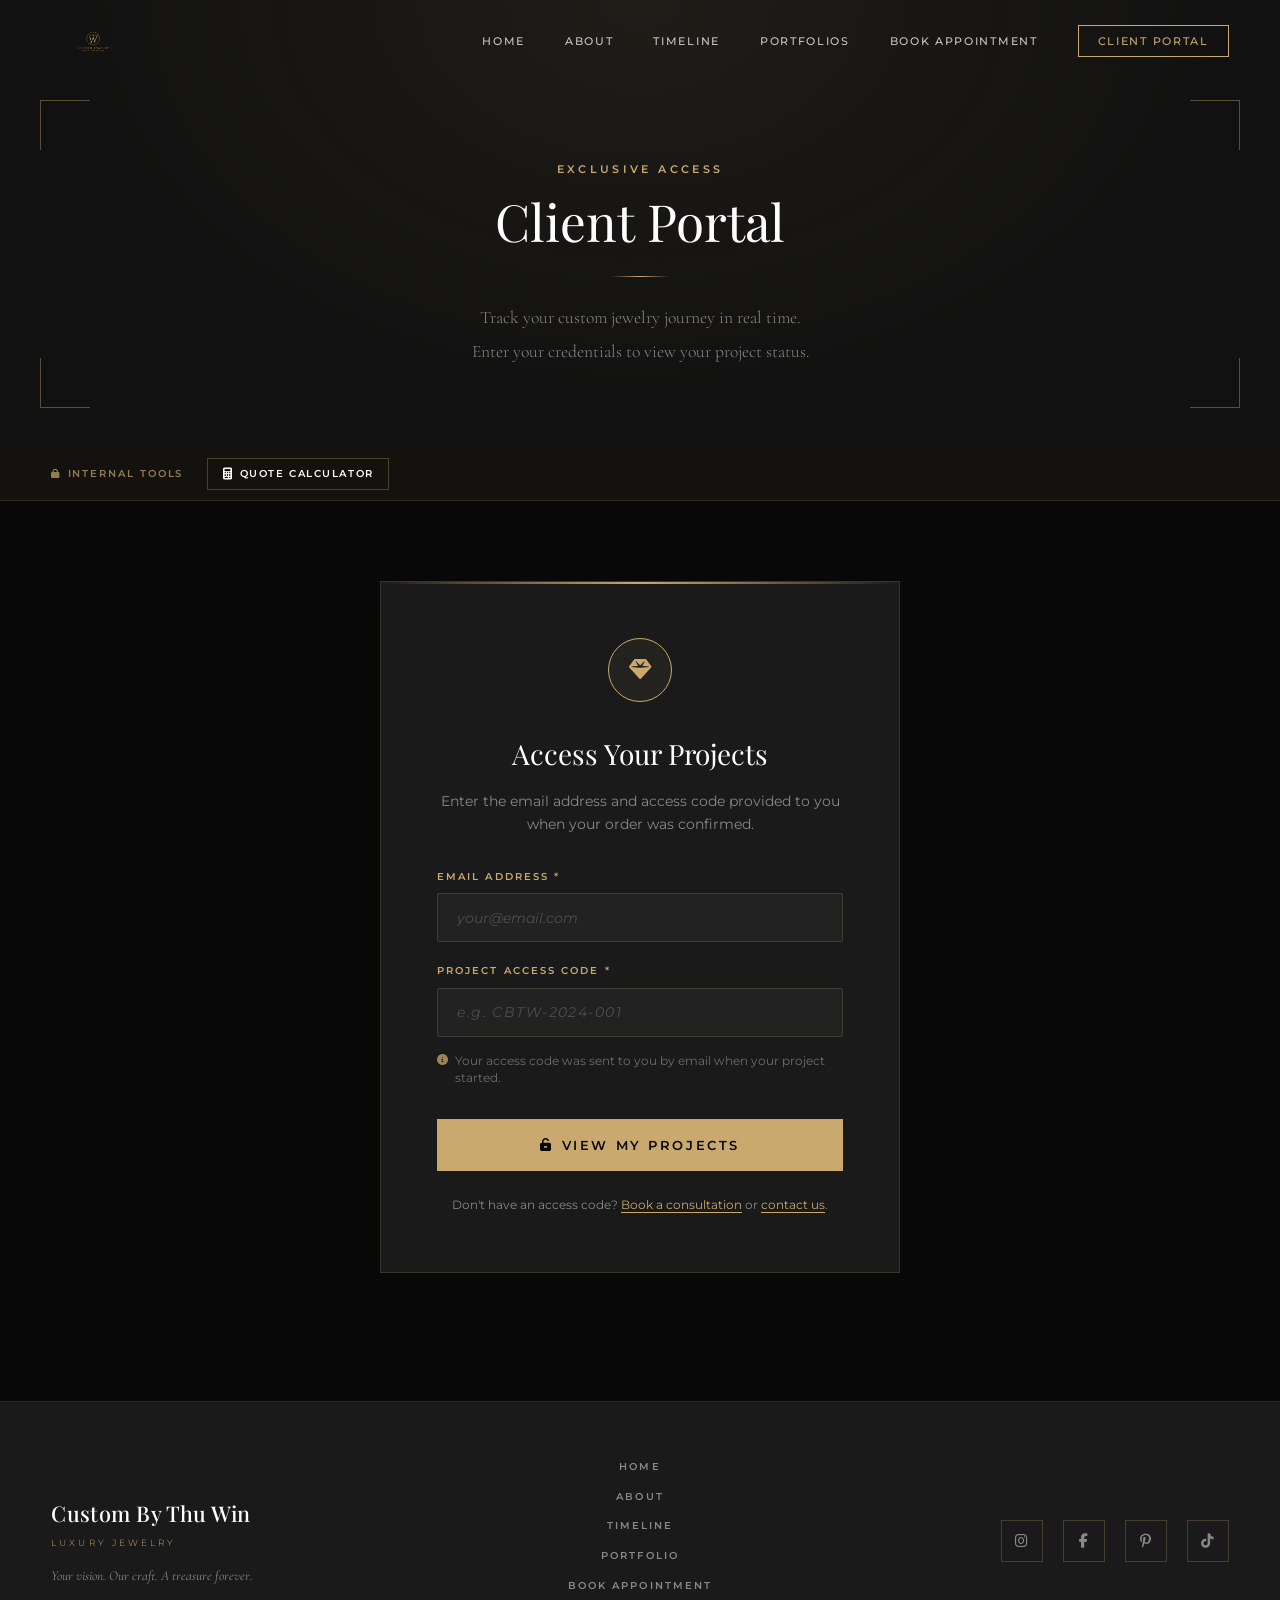
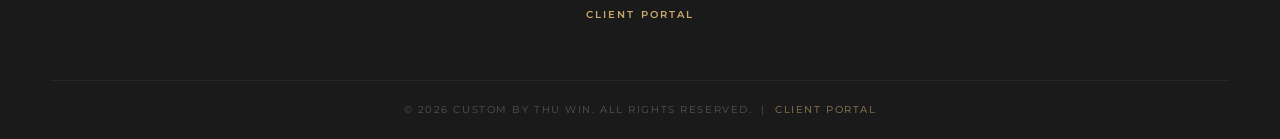
==== commit d08d0631: "Add custom quote calculator with PDF generation - New quote.html/css/js: internal tool for building " ====
--- a/portal.html
+++ b/portal.html
@@ -57,6 +57,18 @@
     <div class="hero-corner bl"></div>
     <div class="hero-corner br"></div>
   </section>
+
+  <!-- ══════════════════════════════════════
+       INTERNAL TOOLS BAR
+  ══════════════════════════════════════ -->
+  <div class="internal-tools-bar">
+    <div class="container">
+      <span class="internal-tools-label"><i class="fa-solid fa-lock"></i> Internal Tools</span>
+      <a href="quote.html" class="internal-tool-btn">
+        <i class="fa-solid fa-calculator"></i> Quote Calculator
+      </a>
+    </div>
+  </div>
 
   <!-- ══════════════════════════════════════
        MAIN PORTAL AREA
--- a/style.css
+++ b/style.css
@@ -970,6 +970,117 @@
 .form-note i { color: var(--gold); }
 
 /* ══════════════════════════════════════════════
+   CONTACT US
+══════════════════════════════════════════════ */
+.contact-section {
+  background: var(--dark);
+  position: relative;
+}
+
+.contact-bg-overlay {
+  position: absolute;
+  inset: 0;
+  background:
+    radial-gradient(ellipse at 10% 50%, rgba(201,169,110,0.04) 0%, transparent 60%),
+    radial-gradient(ellipse at 90% 20%, rgba(201,169,110,0.03) 0%, transparent 60%);
+  pointer-events: none;
+}
+
+.contact-grid {
+  display: grid;
+  grid-template-columns: 1fr 1.4fr;
+  gap: 4rem;
+  align-items: start;
+}
+
+.contact-info {
+  display: flex;
+  flex-direction: column;
+  gap: 1.25rem;
+}
+
+.contact-card {
+  display: flex;
+  align-items: center;
+  gap: 1.25rem;
+  background: var(--dark-2);
+  border: 1px solid rgba(201,169,110,0.12);
+  padding: 1.5rem;
+  transition: border-color var(--transition), transform var(--transition);
+}
+
+.contact-card:hover {
+  border-color: rgba(201,169,110,0.4);
+  transform: translateX(6px);
+}
+
+.contact-card-icon {
+  width: 48px;
+  height: 48px;
+  border: 1px solid rgba(201,169,110,0.3);
+  display: flex;
+  align-items: center;
+  justify-content: center;
+  color: var(--gold);
+  font-size: 1.1rem;
+  flex-shrink: 0;
+}
+
+.contact-card-body {
+  display: flex;
+  flex-direction: column;
+  gap: 0.25rem;
+}
+
+.contact-card-label {
+  font-size: 0.6rem;
+  font-weight: 600;
+  letter-spacing: 0.25em;
+  text-transform: uppercase;
+  color: var(--gold);
+}
+
+.contact-card-value {
+  font-size: 0.9rem;
+  color: var(--white);
+  transition: color var(--transition);
+}
+
+a.contact-card-value:hover { color: var(--gold); }
+
+.contact-form-wrap {
+  background: var(--dark-2);
+  border: 1px solid rgba(201,169,110,0.15);
+  padding: 3rem;
+  position: relative;
+}
+
+.contact-form-wrap::before {
+  content: '';
+  position: absolute;
+  top: 0; left: 0; right: 0;
+  height: 2px;
+  background: linear-gradient(90deg, transparent, var(--gold), transparent);
+}
+
+.contact-form {
+  display: flex;
+  flex-direction: column;
+  gap: 1.25rem;
+}
+
+.contact-submit { width: 100%; justify-content: center; margin-top: 0.5rem; }
+
+/* Responsive */
+@media (max-width: 1024px) {
+  .contact-grid { grid-template-columns: 1fr; gap: 3rem; }
+}
+
+@media (max-width: 768px) {
+  .contact-form-wrap { padding: 2rem 1.5rem; }
+}
+
+/* ══════════════════════════════════════════════
    FOOTER
 ══════════════════════════════════════════════ */
 .footer {
--- a/portal.css
+++ b/portal.css
@@ -2,6 +2,82 @@
    CUSTOM BY THU WIN — portal.css
    Client Portal Styles
 ═══════════════════════════════════════════════ */
+
+/* ── Internal Tools Bar ───────────────────────── */
+.internal-tools-bar {
+  background: rgba(201,169,110,0.06);
+  border-bottom: 1px solid rgba(201,169,110,0.15);
+  padding: 0.6rem 0;
+}
+
+.internal-tools-bar .container {
+  display: flex;
+  align-items: center;
+  gap: 1.5rem;
+}
+
+.internal-tools-label {
+  font-size: 0.6rem;
+  font-weight: 600;
+  letter-spacing: 0.2em;
+  text-transform: uppercase;
+  color: var(--gold, #c9a96e);
+  display: flex;
+  align-items: center;
+  gap: 0.4rem;
+  opacity: 0.7;
+}
+
+.internal-tool-btn {
+  display: inline-flex;
+  align-items: center;
+  gap: 0.4rem;
+  font-size: 0.65rem;
+  font-weight: 600;
+  letter-spacing: 0.15em;
+  text-transform: uppercase;
+  color: var(--white, #fff);
+  text-decoration: none;
+  border: 1px solid rgba(201,169,110,0.3);
+  padding: 0.4rem 0.9rem;
+  transition: 0.3s ease;
+}
+.internal-tool-btn:hover {
+  border-color: var(--gold, #c9a96e);
+  color: var(--gold, #c9a96e);
+  background: rgba(201,169,110,0.06);
+}
+.internal-tool-btn i { font-size: 0.75rem; }
+
+/* ── iJewel3D 3D Viewer Embed ──────────────────── */
+.project-viewer-embed {
+  width: 100%;
+  aspect-ratio: 4/3;
+  position: relative;
+  background: var(--dark-3, #111);
+  border-bottom: 1px solid rgba(201,169,110,0.08);
+  overflow: hidden;
+}
+
+.project-viewer-embed iframe {
+  position: absolute;
+  inset: 0;
+  width: 100%;
+  height: 100%;
+  border: none;
+  display: block;
+}
+
+/* Full Screen link button */
+.project-viewer-btn {
+  background: rgba(201,169,110,0.12);
+  border: 1px solid rgba(201,169,110,0.4);
+  color: var(--gold, #c9a96e) !important;
+}
+
+.project-viewer-btn:hover {
+  background: rgba(201,169,110,0.22);
+}
 
 /* ── Portal Header ────────────────────────────── */
 .portal-header {
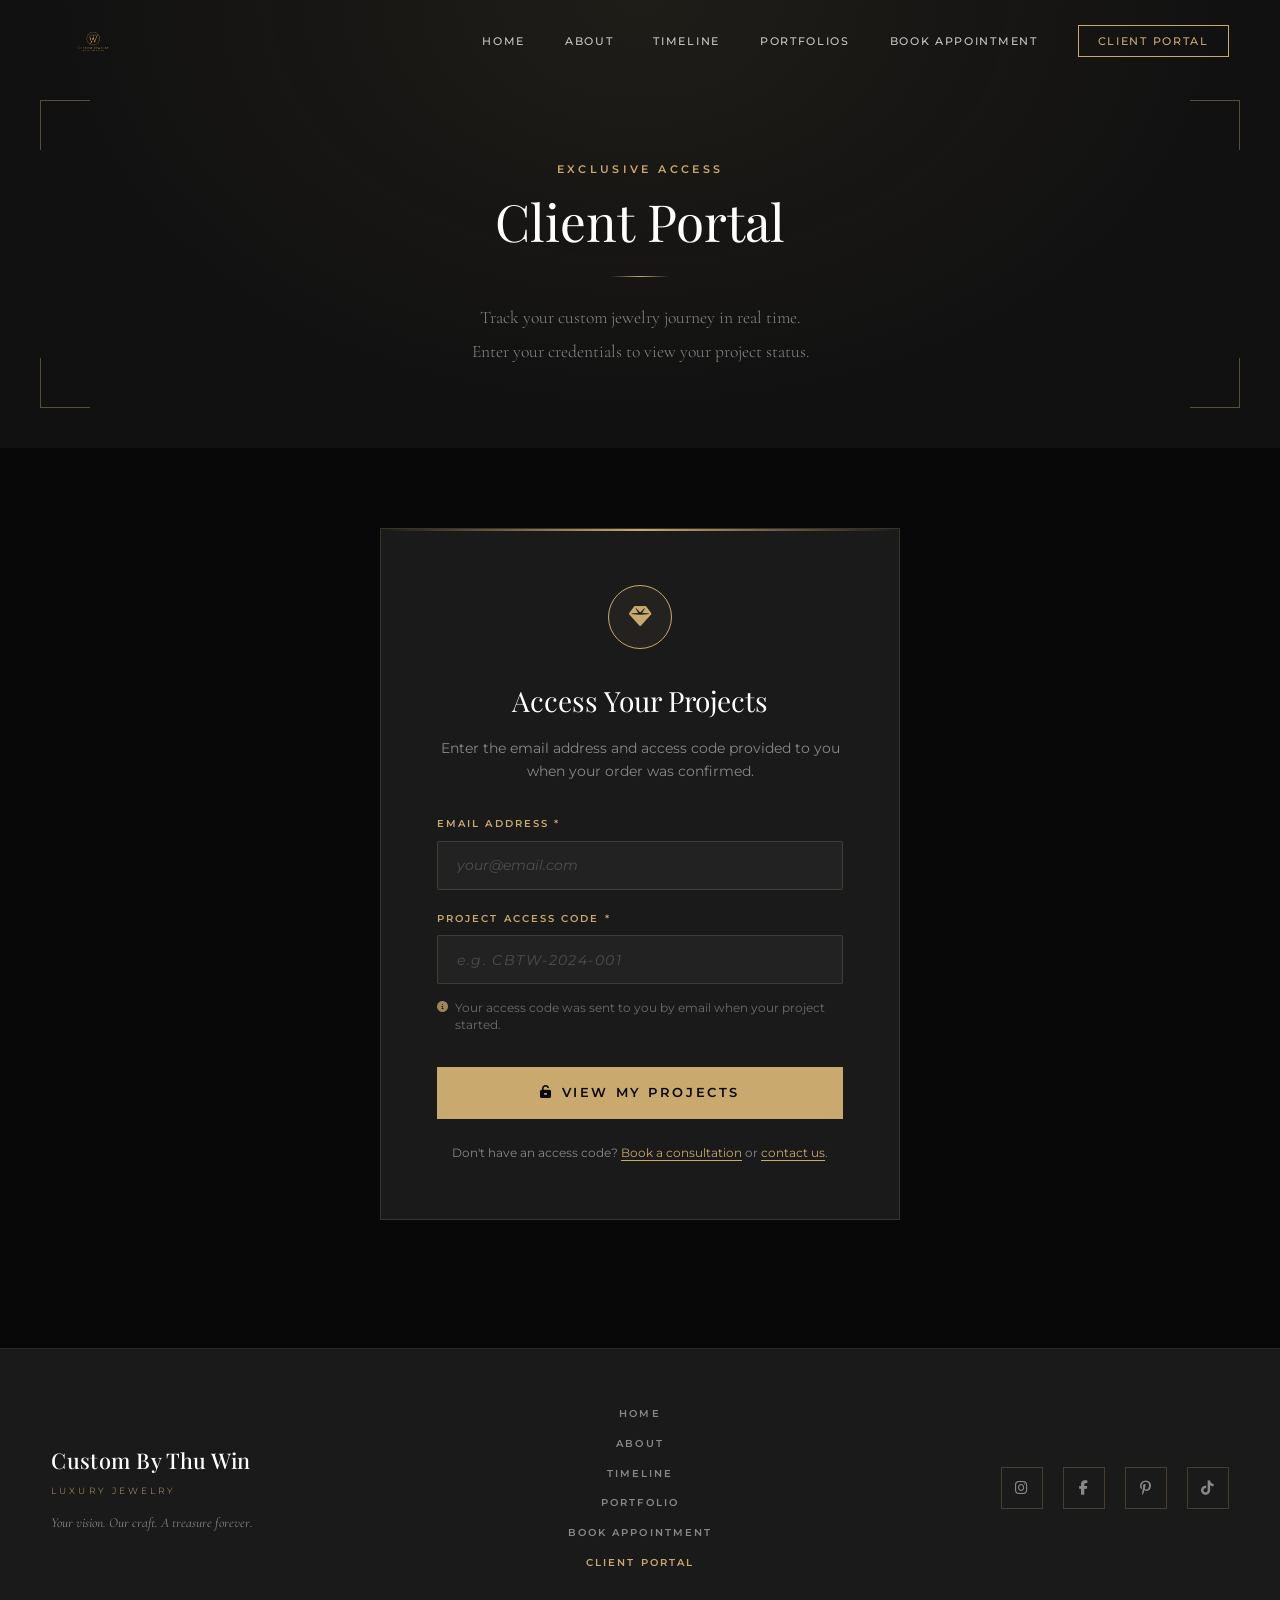
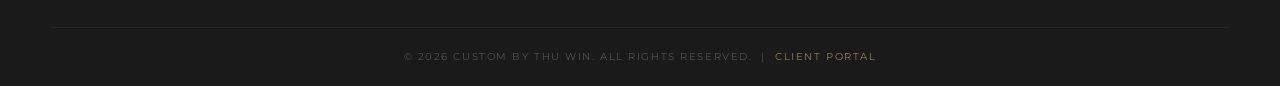
==== commit 467c6bb9: "Remove quote calculator from website — moving to separate system Co-Authored-By: Claude Sonnet 4.6 <" ====
--- a/portal.html
+++ b/portal.html
@@ -57,18 +57,6 @@
     <div class="hero-corner bl"></div>
     <div class="hero-corner br"></div>
   </section>
-
-  <!-- ══════════════════════════════════════
-       INTERNAL TOOLS BAR
-  ══════════════════════════════════════ -->
-  <div class="internal-tools-bar">
-    <div class="container">
-      <span class="internal-tools-label"><i class="fa-solid fa-lock"></i> Internal Tools</span>
-      <a href="quote.html" class="internal-tool-btn">
-        <i class="fa-solid fa-calculator"></i> Quote Calculator
-      </a>
-    </div>
-  </div>
 
   <!-- ══════════════════════════════════════
        MAIN PORTAL AREA
--- a/portal.css
+++ b/portal.css
@@ -2,52 +2,6 @@
    CUSTOM BY THU WIN — portal.css
    Client Portal Styles
 ═══════════════════════════════════════════════ */
-
-/* ── Internal Tools Bar ───────────────────────── */
-.internal-tools-bar {
-  background: rgba(201,169,110,0.06);
-  border-bottom: 1px solid rgba(201,169,110,0.15);
-  padding: 0.6rem 0;
-}
-
-.internal-tools-bar .container {
-  display: flex;
-  align-items: center;
-  gap: 1.5rem;
-}
-
-.internal-tools-label {
-  font-size: 0.6rem;
-  font-weight: 600;
-  letter-spacing: 0.2em;
-  text-transform: uppercase;
-  color: var(--gold, #c9a96e);
-  display: flex;
-  align-items: center;
-  gap: 0.4rem;
-  opacity: 0.7;
-}
-
-.internal-tool-btn {
-  display: inline-flex;
-  align-items: center;
-  gap: 0.4rem;
-  font-size: 0.65rem;
-  font-weight: 600;
-  letter-spacing: 0.15em;
-  text-transform: uppercase;
-  color: var(--white, #fff);
-  text-decoration: none;
-  border: 1px solid rgba(201,169,110,0.3);
-  padding: 0.4rem 0.9rem;
-  transition: 0.3s ease;
-}
-.internal-tool-btn:hover {
-  border-color: var(--gold, #c9a96e);
-  color: var(--gold, #c9a96e);
-  background: rgba(201,169,110,0.06);
-}
-.internal-tool-btn i { font-size: 0.75rem; }
 
 /* ── iJewel3D 3D Viewer Embed ──────────────────── */
 .project-viewer-embed {
